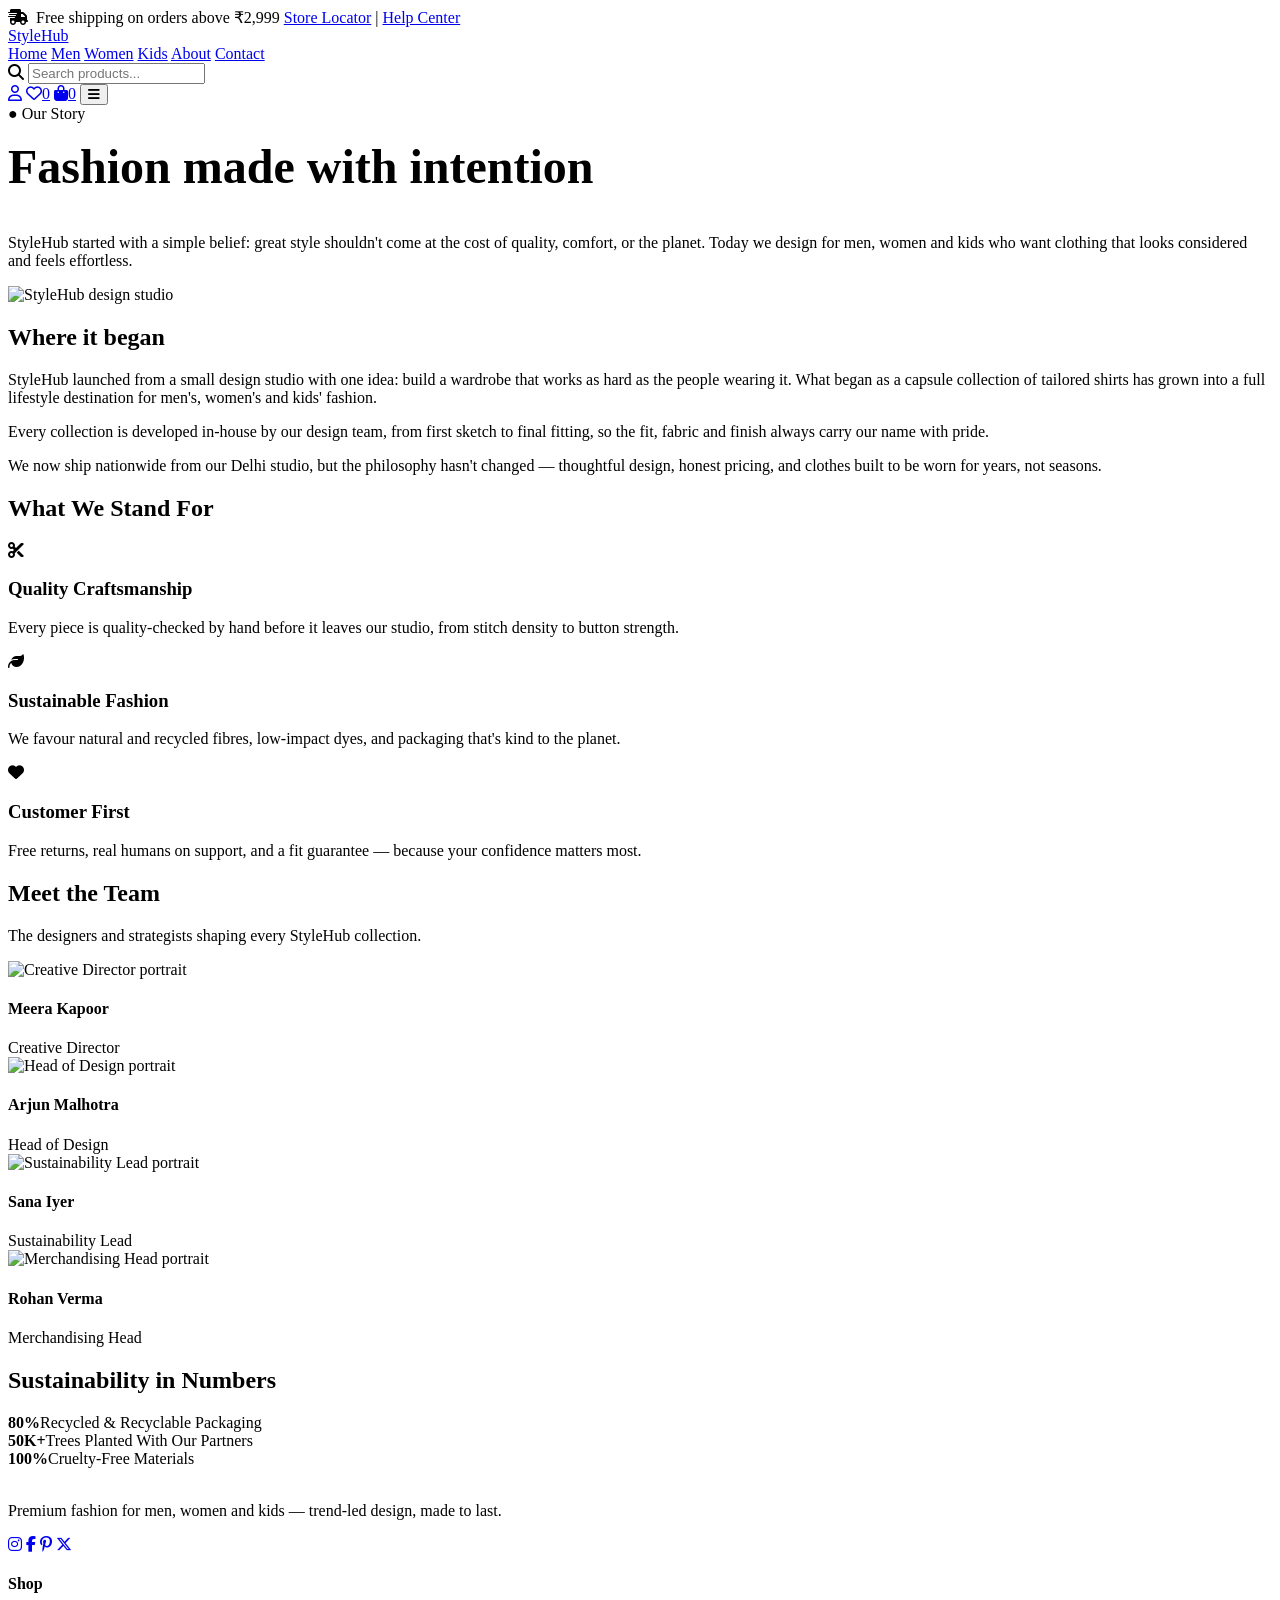
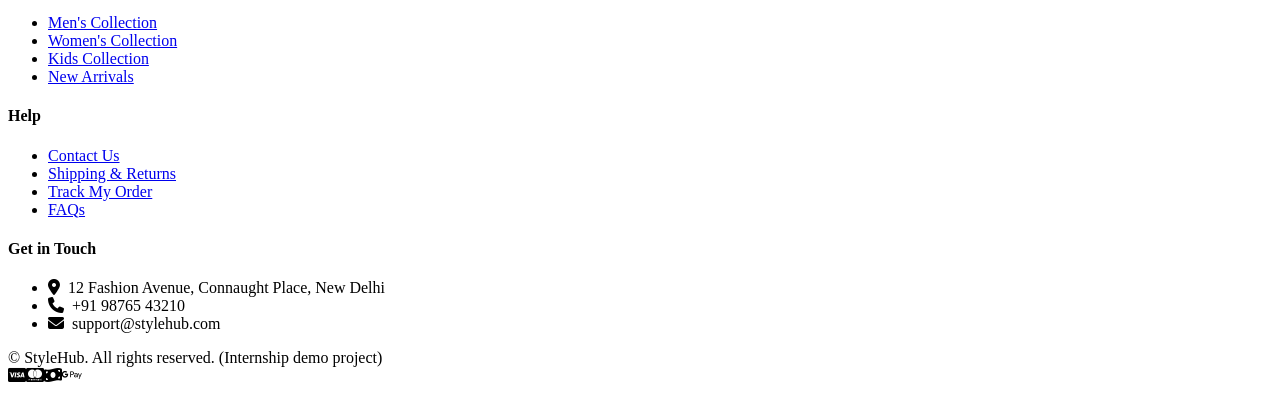
==== about.html @ 579330e5 "Add files via upload" ====
<!DOCTYPE html>
<html lang="en">
<head>
<meta charset="UTF-8">
<meta name="viewport" content="width=device-width, initial-scale=1.0">
<title>About Us — StyleHub</title>
<meta name="description" content="Learn about StyleHub's brand story, design team and commitment to sustainable fashion.">
<link rel="stylesheet" href="https://cdnjs.cloudflare.com/ajax/libs/font-awesome/6.5.1/css/all.min.css">
<link rel="stylesheet" href="css/style.css">
</head>
<body>

<div class="topbar">
  <div class="container">
    <span><i class="fa-solid fa-truck-fast"></i>&nbsp; Free shipping on orders above ₹2,999</span>
    <span><a href="contact.html">Store Locator</a>&nbsp;|&nbsp;<a href="contact.html">Help Center</a></span>
  </div>
</div>

<header class="site-header">
  <div class="container">
    <a href="index.html" class="logo">Style<span>Hub</span></a>
    <nav class="main-nav" id="mainNav">
      <a href="index.html">Home</a>
      <a href="products.html?gender=men">Men</a>
      <a href="products.html?gender=women">Women</a>
      <a href="products.html?gender=kids">Kids</a>
      <a href="about.html" class="active">About</a>
      <a href="contact.html">Contact</a>
    </nav>
    <div class="header-actions">
      <form class="search-box" id="searchForm">
        <i class="fa-solid fa-magnifying-glass"></i>
        <input type="text" id="searchInput" placeholder="Search products...">
      </form>
      <a href="login.html" class="icon-btn" id="accountLink" title="Account"><i class="fa-regular fa-user"></i></a>
      <a href="account.html#wishlist" class="icon-btn" title="Wishlist"><i class="fa-regular fa-heart"></i><span class="badge wishlist-count">0</span></a>
      <a href="cart.html" class="icon-btn" title="Cart"><i class="fa-solid fa-bag-shopping"></i><span class="badge cart-count">0</span></a>
      <button class="nav-toggle" id="navToggle"><i class="fa-solid fa-bars"></i></button>
    </div>
  </div>
</header>

<section class="about-hero">
  <div class="container">
    <div class="eyebrow" style="justify-content:center;"><span>●</span> Our Story</div>
    <h1 style="font-size:clamp(2rem,4vw,3rem);margin-top:16px;">Fashion made with intention</h1>
    <p>StyleHub started with a simple belief: great style shouldn't come at the cost of quality, comfort, or the planet. Today we design for men, women and kids who want clothing that looks considered and feels effortless.</p>
  </div>
</section>

<section class="section">
  <div class="container story-grid">
    <img src="https://picsum.photos/seed/stylehub-about-story/700/900" alt="StyleHub design studio">
    <div class="reveal">
      <div class="divider left"><span></span></div>
      <h2 class="section-title" style="margin-bottom:20px;">Where it began</h2>
      <p>StyleHub launched from a small design studio with one idea: build a wardrobe that works as hard as the people wearing it. What began as a capsule collection of tailored shirts has grown into a full lifestyle destination for men's, women's and kids' fashion.</p>
      <p>Every collection is developed in-house by our design team, from first sketch to final fitting, so the fit, fabric and finish always carry our name with pride.</p>
      <p>We now ship nationwide from our Delhi studio, but the philosophy hasn't changed — thoughtful design, honest pricing, and clothes built to be worn for years, not seasons.</p>
    </div>
  </div>
</section>

<section class="section bg-light">
  <div class="container">
    <div class="section-head reveal">
      <div class="divider"><span></span></div>
      <h2 class="section-title">What We Stand For</h2>
    </div>
    <div class="values-grid">
      <div class="value-card reveal">
        <i class="fa-solid fa-scissors"></i>
        <h3>Quality Craftsmanship</h3>
        <p>Every piece is quality-checked by hand before it leaves our studio, from stitch density to button strength.</p>
      </div>
      <div class="value-card reveal">
        <i class="fa-solid fa-leaf"></i>
        <h3>Sustainable Fashion</h3>
        <p>We favour natural and recycled fibres, low-impact dyes, and packaging that's kind to the planet.</p>
      </div>
      <div class="value-card reveal">
        <i class="fa-solid fa-heart"></i>
        <h3>Customer First</h3>
        <p>Free returns, real humans on support, and a fit guarantee — because your confidence matters most.</p>
      </div>
    </div>
  </div>
</section>

<section class="section">
  <div class="container">
    <div class="section-head reveal">
      <div class="divider"><span></span></div>
      <h2 class="section-title">Meet the Team</h2>
      <p class="section-sub">The designers and strategists shaping every StyleHub collection.</p>
    </div>
    <div class="team-grid">
      <div class="team-card reveal">
        <img src="https://picsum.photos/seed/stylehub-team-1/500/650" alt="Creative Director portrait">
        <h4>Meera Kapoor</h4>
        <span>Creative Director</span>
      </div>
      <div class="team-card reveal">
        <img src="https://picsum.photos/seed/stylehub-team-2/500/650" alt="Head of Design portrait">
        <h4>Arjun Malhotra</h4>
        <span>Head of Design</span>
      </div>
      <div class="team-card reveal">
        <img src="https://picsum.photos/seed/stylehub-team-3/500/650" alt="Sustainability Lead portrait">
        <h4>Sana Iyer</h4>
        <span>Sustainability Lead</span>
      </div>
      <div class="team-card reveal">
        <img src="https://picsum.photos/seed/stylehub-team-4/500/650" alt="Merchandising Head portrait">
        <h4>Rohan Verma</h4>
        <span>Merchandising Head</span>
      </div>
    </div>
  </div>
</section>

<section class="sustain-band">
  <div class="container">
    <div class="section-head reveal">
      <div class="divider"><span></span></div>
      <h2 class="section-title">Sustainability in Numbers</h2>
    </div>
    <div class="sustain-grid">
      <div class="reveal"><strong>80%</strong><span>Recycled &amp; Recyclable Packaging</span></div>
      <div class="reveal"><strong>50K+</strong><span>Trees Planted With Our Partners</span></div>
      <div class="reveal"><strong>100%</strong><span>Cruelty-Free Materials</span></div>
    </div>
  </div>
</section>

<footer class="site-footer">
  <div class="container footer-grid">
    <div class="footer-about">
      <a href="index.html" class="logo" style="color:#fff;">Style<span>Hub</span></a>
      <p>Premium fashion for men, women and kids — trend-led design, made to last.</p>
      <div class="social-row">
        <a href="#"><i class="fa-brands fa-instagram"></i></a>
        <a href="#"><i class="fa-brands fa-facebook-f"></i></a>
        <a href="#"><i class="fa-brands fa-pinterest-p"></i></a>
        <a href="#"><i class="fa-brands fa-x-twitter"></i></a>
      </div>
    </div>
    <div>
      <h4>Shop</h4>
      <ul>
        <li><a href="products.html?gender=men">Men's Collection</a></li>
        <li><a href="products.html?gender=women">Women's Collection</a></li>
        <li><a href="products.html?gender=kids">Kids Collection</a></li>
        <li><a href="products.html">New Arrivals</a></li>
      </ul>
    </div>
    <div>
      <h4>Help</h4>
      <ul>
        <li><a href="contact.html">Contact Us</a></li>
        <li><a href="contact.html#faq">Shipping &amp; Returns</a></li>
        <li><a href="account.html">Track My Order</a></li>
        <li><a href="contact.html#faq">FAQs</a></li>
      </ul>
    </div>
    <div>
      <h4>Get in Touch</h4>
      <ul>
        <li><i class="fa-solid fa-location-dot"></i>&nbsp; 12 Fashion Avenue, Connaught Place, New Delhi</li>
        <li><i class="fa-solid fa-phone"></i>&nbsp; +91 98765 43210</li>
        <li><i class="fa-solid fa-envelope"></i>&nbsp; support@stylehub.com</li>
      </ul>
    </div>
  </div>
  <div class="container footer-bottom">
    <span>© <span class="current-year"></span> StyleHub. All rights reserved. (Internship demo project)</span>
    <div class="pay-icons">
      <i class="fa-brands fa-cc-visa"></i><i class="fa-brands fa-cc-mastercard"></i><i class="fa-solid fa-money-bill-wave"></i><i class="fa-brands fa-google-pay"></i>
    </div>
  </div>
</footer>

<script src="js/script.js"></script>
</body>
</html>
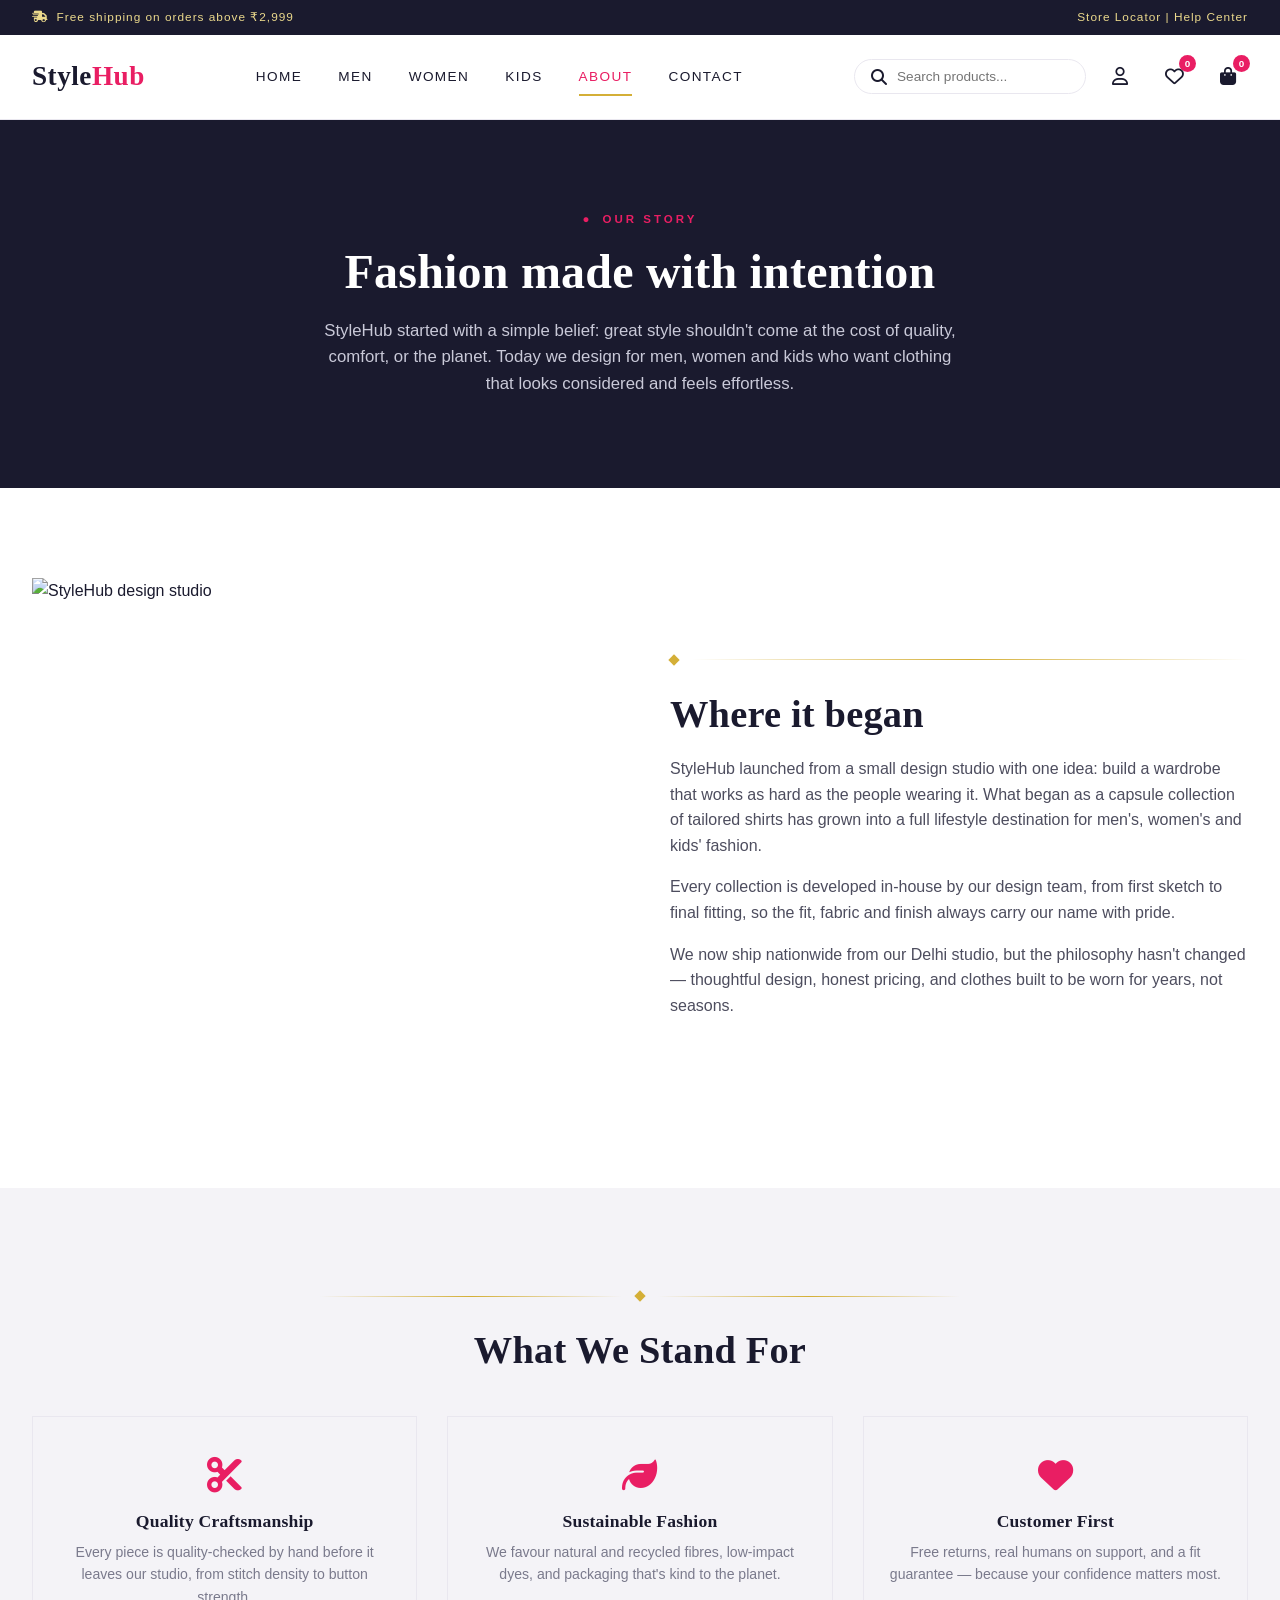
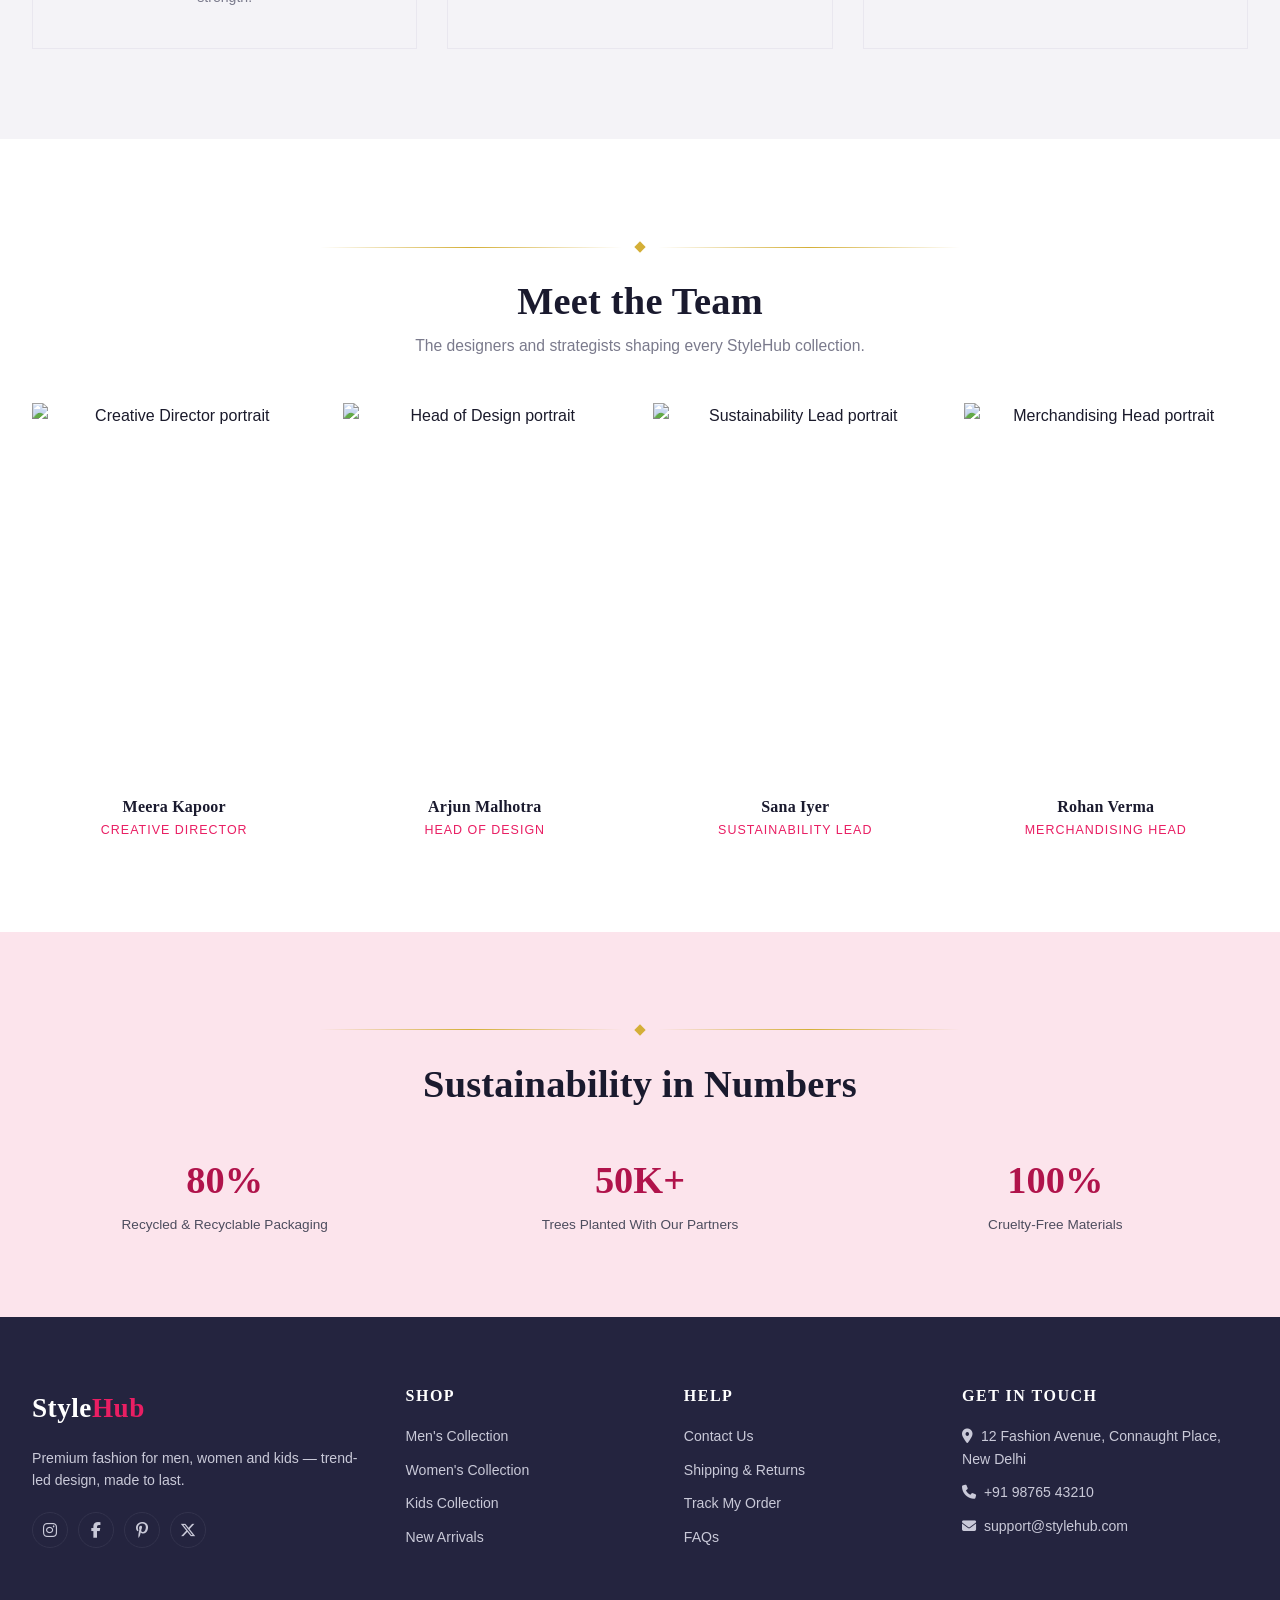
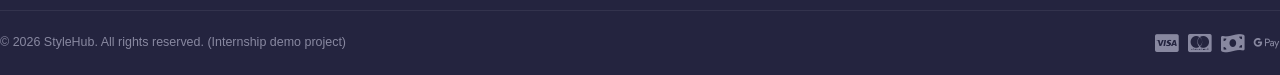
==== commit a10c9f91: "Update about.html" ====
--- a/about.html
+++ b/about.html
@@ -6,7 +6,7 @@
 <title>About Us — StyleHub</title>
 <meta name="description" content="Learn about StyleHub's brand story, design team and commitment to sustainable fashion.">
 <link rel="stylesheet" href="https://cdnjs.cloudflare.com/ajax/libs/font-awesome/6.5.1/css/all.min.css">
-<link rel="stylesheet" href="css/style.css">
+<link rel="stylesheet" href="style.css">
 </head>
 <body>
 
@@ -181,6 +181,6 @@
   </div>
 </footer>
 
-<script src="js/script.js"></script>
+<script src="script.js"></script>
 </body>
 </html>
--- a/style.css
+++ b/style.css
@@ -0,0 +1,893 @@
+/* ==========================================================================
+   STYLEHUB — Main Stylesheet
+   Editorial fashion-catalog theme. Signature motif: the gold hairline +
+   rotated-diamond divider used across section breaks, price tags & nav.
+   ========================================================================== */
+
+@import url('https://fonts.googleapis.com/css2?family=Playfair+Display:ital,wght@0,400;0,500;0,600;0,700;0,800;1,500&family=Poppins:wght@300;400;500;600;700&display=swap');
+
+:root{
+  /* ---- brand palette ---- */
+  --pink:        #E91E63;
+  --pink-dark:   #B0134B;
+  --pink-tint:   #FCE4EC;
+  --white:       #FFFFFF;
+  --dark:        #1A1A2E;
+  --dark-soft:   #24243F;
+  --dark-line:   #33334D;
+  --gold:        #D4AF37;
+  --gold-soft:   #EBD98C;
+  --gray:        #7A7A8C;
+  --gray-light:  #F4F3F7;
+  --border:      #E9E7EF;
+  --success:     #2E7D32;
+  --danger:      #D32F2F;
+
+  /* ---- type ---- */
+  --font-display: 'Playfair Display', serif;
+  --font-body: 'Poppins', sans-serif;
+
+  /* ---- misc ---- */
+  --radius: 2px;
+  --shadow-soft: 0 10px 30px rgba(26,26,46,0.08);
+  --shadow-strong: 0 20px 50px rgba(26,26,46,0.18);
+  --maxw: 1280px;
+  --transition: .25s ease;
+}
+
+/* ==========================================================================
+   RESET & BASE
+   ========================================================================== */
+*, *::before, *::after{ box-sizing: border-box; }
+html{ scroll-behavior: smooth; }
+body, h1, h2, h3, h4, p, ul, figure{ margin: 0; }
+ul{ list-style: none; padding: 0; }
+a{ text-decoration: none; color: inherit; }
+img{ max-width: 100%; display: block; }
+button{ font-family: inherit; cursor: pointer; border: none; background: none; }
+input, select, textarea{ font-family: inherit; font-size: 1rem; }
+:focus-visible{ outline: 2px solid var(--gold); outline-offset: 2px; }
+
+body{
+  font-family: var(--font-body);
+  color: var(--dark);
+  background: var(--white);
+  line-height: 1.6;
+  font-weight: 400;
+  overflow-x: hidden;
+}
+
+h1,h2,h3,h4{
+  font-family: var(--font-display);
+  font-weight: 600;
+  line-height: 1.15;
+  letter-spacing: .2px;
+}
+
+.container{
+  width: 100%;
+  max-width: var(--maxw);
+  margin: 0 auto;
+  padding: 0 32px;
+}
+
+.eyebrow{
+  display:flex; align-items:center; gap:10px;
+  text-transform: uppercase;
+  letter-spacing: 3px;
+  font-size: .72rem;
+  font-weight: 600;
+  color: var(--pink);
+}
+
+/* ---- signature motif: gold hairline + rotated diamond ---- */
+.divider{
+  display:flex; align-items:center; gap:14px;
+  margin: 14px 0 28px;
+}
+.divider::before, .divider::after{
+  content:"";
+  flex:1;
+  height:1px;
+  background: linear-gradient(90deg, transparent, var(--gold) 50%, transparent);
+}
+.divider span{
+  width:8px; height:8px;
+  background: var(--gold);
+  transform: rotate(45deg);
+  flex-shrink:0;
+}
+.divider.left{ justify-content:flex-start; }
+.divider.left::before{ display:none; }
+.divider.left::after{ flex:1; }
+
+.section{ padding: 90px 0; }
+.section-head{ text-align:center; max-width: 640px; margin: 0 auto 44px; }
+.section-head.left{ text-align:left; margin: 0 0 44px; }
+.section-title{ font-size: clamp(1.8rem, 3vw, 2.6rem); color: var(--dark); }
+.section-sub{ color: var(--gray); margin-top: 10px; font-size: .98rem; }
+
+/* ==========================================================================
+   BUTTONS
+   ========================================================================== */
+.btn{
+  display:inline-flex; align-items:center; justify-content:center; gap:8px;
+  padding: 15px 34px;
+  font-size: .82rem;
+  font-weight: 600;
+  text-transform: uppercase;
+  letter-spacing: 2px;
+  border-radius: var(--radius);
+  transition: var(--transition);
+  white-space: nowrap;
+}
+.btn-primary{ background: var(--pink); color: var(--white); }
+.btn-primary:hover{ background: var(--pink-dark); transform: translateY(-2px); box-shadow: var(--shadow-soft); }
+.btn-dark{ background: var(--dark); color: var(--white); }
+.btn-dark:hover{ background: var(--dark-soft); transform: translateY(-2px); }
+.btn-outline{ border: 1px solid var(--dark); color: var(--dark); background: transparent; }
+.btn-outline:hover{ background: var(--dark); color: var(--white); }
+.btn-outline.light{ border-color: var(--white); color: var(--white); }
+.btn-outline.light:hover{ background: var(--white); color: var(--dark); }
+.btn-gold{ background: var(--gold); color: var(--dark); }
+.btn-gold:hover{ background: var(--gold-soft); }
+.btn-block{ width:100%; }
+.btn-sm{ padding: 10px 20px; font-size: .72rem; }
+.btn:disabled{ opacity:.5; cursor:not-allowed; transform:none !important; }
+
+.btn-icon{
+  width:40px; height:40px; border-radius:50%;
+  display:flex; align-items:center; justify-content:center;
+  border:1px solid var(--border);
+  transition: var(--transition);
+}
+.btn-icon:hover{ border-color: var(--pink); color: var(--pink); }
+
+/* ==========================================================================
+   HEADER / NAV
+   ========================================================================== */
+.topbar{
+  background: var(--dark);
+  color: var(--gold-soft);
+  font-size: .74rem;
+  letter-spacing: 1px;
+}
+.topbar .container{
+  display:flex; align-items:center; justify-content:space-between;
+  padding-top:8px; padding-bottom:8px;
+}
+.topbar a{ color: var(--gold-soft); }
+
+.site-header{
+  position: sticky; top:0; z-index: 500;
+  background: rgba(255,255,255,.97);
+  backdrop-filter: blur(6px);
+  border-bottom: 1px solid var(--border);
+}
+.site-header .container{
+  display:flex; align-items:center; justify-content:space-between;
+  height: 84px;
+  gap: 24px;
+}
+.logo{
+  font-family: var(--font-display);
+  font-size: 1.7rem;
+  font-weight: 700;
+  letter-spacing: .5px;
+  color: var(--dark);
+}
+.logo span{ color: var(--pink); }
+.logo em{ font-style:normal; color: var(--gold); }
+
+.main-nav{ display:flex; gap:36px; }
+.main-nav a{
+  position:relative;
+  font-size: .85rem;
+  font-weight: 500;
+  text-transform: uppercase;
+  letter-spacing: 1.4px;
+  padding: 8px 0;
+  color: var(--dark);
+  transition: var(--transition);
+}
+.main-nav a::after{
+  content:"";
+  position:absolute; left:0; bottom:0;
+  width:0; height:2px;
+  background: var(--gold);
+  transition: width var(--transition);
+}
+.main-nav a:hover, .main-nav a.active{ color: var(--pink); }
+.main-nav a:hover::after, .main-nav a.active::after{ width:100%; }
+
+.header-actions{ display:flex; align-items:center; gap:14px; }
+.icon-btn{
+  position:relative;
+  width:40px; height:40px;
+  display:flex; align-items:center; justify-content:center;
+  border-radius:50%;
+  transition: var(--transition);
+  font-size:1.15rem;
+}
+.icon-btn:hover{ background: var(--pink-tint); color:var(--pink); }
+.badge{
+  position:absolute; top:-2px; right:-2px;
+  background: var(--pink); color:#fff;
+  font-size:.62rem; font-weight:700;
+  width:17px; height:17px; border-radius:50%;
+  display:flex; align-items:center; justify-content:center;
+}
+.nav-toggle{ display:none; font-size:1.4rem; }
+
+.search-box{
+  display:flex; align-items:center; gap:8px;
+  border: 1px solid var(--border);
+  border-radius: 30px;
+  padding: 8px 16px;
+  min-width: 220px;
+}
+.search-box input{ border:none; outline:none; background:transparent; width:100%; font-size:.85rem; }
+
+/* ==========================================================================
+   HERO — editorial split
+   ========================================================================== */
+.hero{
+  background: var(--dark);
+  color: var(--white);
+  position: relative;
+  overflow: hidden;
+}
+.hero .container{
+  display:grid;
+  grid-template-columns: 1fr 1fr;
+  align-items:center;
+  gap: 60px;
+  min-height: 640px;
+  padding-top: 60px; padding-bottom: 60px;
+}
+.hero-copy .eyebrow{ color: var(--gold-soft); }
+.hero-title{
+  font-size: clamp(2.4rem, 5vw, 4.2rem);
+  margin: 18px 0 22px;
+}
+.hero-title i{ color: var(--pink); font-style: italic; }
+.hero-desc{ color:#C9C9D8; max-width: 460px; margin-bottom: 34px; font-size:1rem; }
+.hero-cta{ display:flex; gap:18px; flex-wrap:wrap; }
+
+.hero-visual{
+  position:relative;
+  display:flex; align-items:center; justify-content:center;
+}
+.hero-frame{
+  position:relative;
+  width: 88%;
+  border: 1px solid var(--gold);
+  padding: 18px;
+}
+.hero-frame img{ width:100%; height: 480px; object-fit:cover; }
+.hero-frame::before{
+  content:"";
+  position:absolute; inset: -18px -18px auto auto;
+  width:120px; height:120px;
+  border-top:1px solid var(--gold);
+  border-right:1px solid var(--gold);
+  top:-18px; right:-18px;
+}
+.hero-tag{
+  position:absolute; bottom: 26px; left:-26px;
+  background: var(--pink);
+  color:#fff;
+  padding: 16px 22px;
+  box-shadow: var(--shadow-strong);
+}
+.hero-tag strong{ display:block; font-family: var(--font-display); font-size:1.3rem; }
+.hero-tag span{ font-size:.7rem; text-transform:uppercase; letter-spacing:2px; opacity:.85; }
+
+.marquee{
+  background: var(--gold);
+  color: var(--dark);
+  overflow:hidden;
+  white-space:nowrap;
+}
+.marquee-track{
+  display:inline-flex;
+  gap: 40px;
+  padding: 12px 0;
+  animation: scroll-left 22s linear infinite;
+  font-weight:600;
+  text-transform:uppercase;
+  letter-spacing: 3px;
+  font-size:.82rem;
+}
+.marquee-track span{ display:flex; align-items:center; gap:40px; }
+@keyframes scroll-left{
+  0%{ transform: translateX(0); }
+  100%{ transform: translateX(-50%); }
+}
+
+/* ==========================================================================
+   CATEGORY CARDS
+   ========================================================================== */
+.categories-grid{
+  display:grid;
+  grid-template-columns: repeat(3, 1fr);
+  gap: 26px;
+}
+.cat-card{
+  position:relative;
+  height: 420px;
+  overflow:hidden;
+  background: var(--dark);
+}
+.cat-card img{
+  width:100%; height:100%; object-fit:cover;
+  opacity:.75;
+  transition: transform .6s ease, opacity var(--transition);
+}
+.cat-card:hover img{ transform: scale(1.08); opacity:.55; }
+.cat-card-info{
+  position:absolute; left:0; right:0; bottom:0;
+  padding: 28px;
+  color:#fff;
+  border-top: 2px solid var(--gold);
+  background: linear-gradient(180deg, transparent, rgba(0,0,0,.55));
+}
+.cat-card-info h3{ font-size:1.6rem; margin-bottom:6px; }
+.cat-card-info span{ font-size:.78rem; text-transform:uppercase; letter-spacing:2px; color: var(--gold-soft); }
+
+/* ==========================================================================
+   PRODUCT CARDS / GRID
+   ========================================================================== */
+.product-grid{
+  display:grid;
+  grid-template-columns: repeat(4, 1fr);
+  gap: 30px 24px;
+}
+.product-card{
+  background:#fff;
+  transition: transform var(--transition);
+}
+.product-thumb{
+  position:relative;
+  aspect-ratio: 3/4;
+  overflow:hidden;
+  background: var(--gray-light);
+}
+.product-thumb img{ width:100%; height:100%; object-fit:cover; transition: transform .5s ease; }
+.product-card:hover .product-thumb img{ transform: scale(1.06); }
+.product-flags{ position:absolute; top:12px; left:12px; display:flex; flex-direction:column; gap:6px; }
+.flag{
+  font-size:.62rem; font-weight:700; text-transform:uppercase; letter-spacing:1px;
+  padding: 4px 9px; color:#fff;
+}
+.flag.new{ background: var(--dark); }
+.flag.sale{ background: var(--pink); }
+.thumb-actions{
+  position:absolute; right:12px; top:12px;
+  display:flex; flex-direction:column; gap:8px;
+  opacity:0; transform: translateX(8px);
+  transition: var(--transition);
+}
+.product-card:hover .thumb-actions{ opacity:1; transform:none; }
+.thumb-actions button{
+  width:36px; height:36px; border-radius:50%;
+  background:#fff; box-shadow: var(--shadow-soft);
+  display:flex; align-items:center; justify-content:center;
+  font-size:.95rem;
+}
+.thumb-actions button:hover{ background: var(--pink); color:#fff; }
+.quick-add{
+  position:absolute; left:0; right:0; bottom:0;
+  background: var(--dark); color:#fff;
+  text-align:center; padding:11px;
+  font-size:.72rem; text-transform:uppercase; letter-spacing:1.5px; font-weight:600;
+  transform: translateY(100%);
+  transition: var(--transition);
+}
+.product-card:hover .quick-add{ transform: translateY(0); }
+.quick-add:hover{ background: var(--pink); }
+
+.product-info{ padding: 16px 2px; }
+.product-cat{ font-size:.68rem; text-transform:uppercase; letter-spacing:1.5px; color: var(--gray); }
+.product-name{ font-size:1rem; font-weight:600; margin: 6px 0; }
+.product-price{ display:flex; align-items:center; gap:10px; }
+.price-now{ color: var(--pink); font-weight:700; font-size:1.05rem; }
+.price-old{ color: var(--gray); text-decoration: line-through; font-size:.85rem; }
+.stars{ color: var(--gold); font-size:.78rem; margin-bottom: 4px; }
+
+/* ==========================================================================
+   BANDS / OFFERS
+   ========================================================================== */
+.offer-band{
+  background: linear-gradient(120deg, var(--pink), var(--pink-dark));
+  color:#fff;
+  padding: 60px 0;
+  text-align:center;
+}
+.offer-band h2{ font-size: clamp(1.8rem,3vw,2.8rem); margin-bottom:14px; }
+.offer-band p{ opacity:.9; margin-bottom:26px; }
+.countdown{ display:flex; gap:16px; justify-content:center; margin-bottom:30px; }
+.countdown div{
+  background: rgba(255,255,255,.15);
+  padding: 14px 18px;
+  min-width: 76px;
+  text-align:center;
+}
+.countdown strong{ display:block; font-size:1.5rem; font-family: var(--font-display); }
+.countdown span{ font-size:.65rem; text-transform:uppercase; letter-spacing:1.5px; }
+
+.newsletter{
+  background: var(--dark);
+  color:#fff;
+  padding: 70px 0;
+  text-align:center;
+}
+.newsletter h3{ font-size:1.9rem; margin-bottom:12px; }
+.newsletter p{ color:#C9C9D8; margin-bottom: 28px; }
+.newsletter-form{ display:flex; justify-content:center; gap:0; max-width:460px; margin:0 auto; }
+.newsletter-form input{
+  flex:1; padding: 15px 20px; border:1px solid var(--dark-line); background: var(--dark-soft); color:#fff;
+}
+.newsletter-form button{ padding: 15px 28px; }
+
+/* ==========================================================================
+   FOOTER
+   ========================================================================== */
+.site-footer{ background: var(--dark-soft); color:#C9C9D8; padding-top: 70px; }
+.footer-grid{
+  display:grid; grid-template-columns: 1.4fr 1fr 1fr 1.2fr;
+  gap: 40px; padding-bottom: 50px; border-bottom:1px solid var(--dark-line);
+}
+.footer-grid h4{ color:#fff; font-size:1rem; margin-bottom: 20px; text-transform:uppercase; letter-spacing:1.5px; }
+.footer-grid li{ margin-bottom:11px; font-size:.88rem; }
+.footer-grid a:hover{ color: var(--gold-soft); }
+.footer-about p{ font-size:.88rem; margin: 16px 0 20px; }
+.social-row{ display:flex; gap:10px; }
+.social-row a{
+  width:36px; height:36px; border:1px solid var(--dark-line); border-radius:50%;
+  display:flex; align-items:center; justify-content:center;
+}
+.social-row a:hover{ background: var(--pink); border-color: var(--pink); }
+.footer-bottom{
+  display:flex; justify-content:space-between; align-items:center;
+  padding: 22px 0; font-size:.78rem; color:#8888a0;
+}
+.pay-icons{ display:flex; gap:10px; font-size:1.3rem; }
+
+/* ==========================================================================
+   BREADCRUMB / PAGE HEADER
+   ========================================================================== */
+.page-banner{
+  background: var(--dark);
+  color:#fff;
+  padding: 50px 0;
+  text-align:center;
+}
+.page-banner h1{ font-size: clamp(1.8rem,3vw,2.6rem); }
+.breadcrumb{ margin-top:10px; font-size:.82rem; color:#C9C9D8; }
+.breadcrumb a:hover{ color: var(--gold-soft); }
+.breadcrumb .sep{ margin: 0 8px; }
+
+/* ==========================================================================
+   PRODUCT LISTING LAYOUT
+   ========================================================================== */
+.listing-layout{
+  display:grid;
+  grid-template-columns: 260px 1fr;
+  gap: 40px;
+  align-items:start;
+}
+.filters{
+  border: 1px solid var(--border);
+  padding: 26px;
+  position:sticky; top: 104px;
+}
+.filter-group{ padding: 18px 0; border-bottom:1px solid var(--border); }
+.filter-group:first-child{ padding-top:0; }
+.filter-group:last-child{ border-bottom:none; }
+.filter-group h4{
+  font-size:.82rem; text-transform:uppercase; letter-spacing:1.5px;
+  display:flex; justify-content:space-between; align-items:center; cursor:pointer;
+  font-family: var(--font-body); font-weight:600;
+}
+.filter-options{ margin-top: 14px; display:flex; flex-direction:column; gap:11px; }
+.check-row{ display:flex; align-items:center; gap:10px; font-size:.88rem; cursor:pointer; }
+.check-row input{ accent-color: var(--pink); width:15px; height:15px; }
+.check-row .count{ margin-left:auto; color: var(--gray); font-size:.78rem; }
+
+.color-options{ display:flex; flex-wrap:wrap; gap:10px; }
+.color-dot{
+  width:26px; height:26px; border-radius:50%;
+  border: 2px solid transparent; cursor:pointer;
+  box-shadow: inset 0 0 0 1px rgba(0,0,0,.12);
+}
+.color-dot.active{ border-color: var(--pink); }
+
+.price-range input[type="range"]{ width:100%; accent-color: var(--pink); }
+.price-values{ display:flex; justify-content:space-between; font-size:.82rem; color:var(--gray); margin-top:6px; }
+
+.listing-toolbar{
+  display:flex; justify-content:space-between; align-items:center;
+  margin-bottom: 26px; flex-wrap:wrap; gap:14px;
+}
+.result-count{ font-size:.88rem; color:var(--gray); }
+.sort-select{
+  border:1px solid var(--border); padding:10px 14px; font-size:.85rem; background:#fff;
+}
+.active-filters{ display:flex; gap:8px; flex-wrap:wrap; margin-bottom:20px; }
+.chip{
+  display:flex; align-items:center; gap:8px;
+  background: var(--pink-tint); color: var(--pink-dark);
+  padding: 6px 12px; font-size:.78rem; border-radius:20px;
+}
+.chip button{ color: var(--pink-dark); font-weight:700; }
+
+.pagination{ display:flex; justify-content:center; gap:8px; margin-top: 50px; }
+.pagination a{
+  width:38px; height:38px; display:flex; align-items:center; justify-content:center;
+  border:1px solid var(--border); font-size:.85rem;
+}
+.pagination a.active, .pagination a:hover{ background: var(--dark); color:#fff; border-color:var(--dark); }
+
+.empty-state{ text-align:center; padding: 80px 20px; color: var(--gray); }
+.empty-state .icon{ font-size:3rem; margin-bottom:16px; }
+
+/* ==========================================================================
+   PRODUCT DETAIL PAGE
+   ========================================================================== */
+.pd-layout{ display:grid; grid-template-columns: 1fr 1fr; gap: 60px; }
+.pd-gallery-main{ aspect-ratio: 4/5; overflow:hidden; background:var(--gray-light); margin-bottom:14px; }
+.pd-gallery-main img{ width:100%; height:100%; object-fit:cover; }
+.pd-thumbs{ display:flex; gap:12px; }
+.pd-thumbs img{
+  width:84px; height:100px; object-fit:cover; cursor:pointer;
+  border: 2px solid transparent; opacity:.7;
+}
+.pd-thumbs img.active{ border-color: var(--pink); opacity:1; }
+
+.pd-info .product-cat{ margin-bottom:8px; }
+.pd-title{ font-size: 2rem; margin-bottom: 10px; }
+.pd-meta{ display:flex; align-items:center; gap:14px; margin-bottom:18px; color:var(--gray); font-size:.85rem; }
+.pd-price{ display:flex; align-items:center; gap:14px; margin-bottom: 24px; }
+.pd-price .price-now{ font-size:1.7rem; }
+.pd-desc{ color:#4d4d5e; margin-bottom: 26px; font-size:.94rem; }
+
+.option-row{ margin-bottom: 24px; }
+.option-row h4{ font-size:.82rem; text-transform:uppercase; letter-spacing:1.5px; margin-bottom:12px; font-family:var(--font-body); }
+.option-row .selected-value{ color: var(--gray); text-transform:none; letter-spacing:0; font-weight:400; }
+.size-options{ display:flex; gap:10px; flex-wrap:wrap; }
+.size-box{
+  min-width:46px; height:46px; padding:0 10px;
+  border:1px solid var(--border); display:flex; align-items:center; justify-content:center;
+  font-size:.85rem; font-weight:500; cursor:pointer;
+}
+.size-box:hover{ border-color: var(--dark); }
+.size-box.active{ background: var(--dark); color:#fff; border-color:var(--dark); }
+.size-box.disabled{ opacity:.35; text-decoration:line-through; cursor:not-allowed; }
+.size-guide-link{ font-size:.78rem; margin-left:10px; color: var(--pink); text-decoration:underline; cursor:pointer; }
+
+.qty-selector{ display:flex; align-items:center; border:1px solid var(--border); width: fit-content; }
+.qty-selector button{ width:42px; height:44px; font-size:1.1rem; }
+.qty-selector button:hover{ background: var(--gray-light); }
+.qty-selector input{ width:48px; text-align:center; border:none; border-left:1px solid var(--border); border-right:1px solid var(--border); height:44px; }
+
+.pd-actions{ display:flex; gap:14px; margin-bottom: 26px; }
+.pd-actions .btn-primary{ flex:1; }
+.stock-msg{ font-size:.85rem; margin-bottom:20px; }
+.stock-msg.in{ color: var(--success); }
+.stock-msg.low{ color: var(--danger); }
+
+.trust-row{ display:flex; gap:22px; flex-wrap:wrap; padding-top:22px; border-top:1px solid var(--border); }
+.trust-item{ display:flex; align-items:center; gap:10px; font-size:.82rem; color:var(--gray); }
+.trust-item i{ color: var(--pink); font-size:1.2rem; }
+
+.pd-tabs{ margin-top: 90px; }
+.tab-nav{ display:flex; gap:40px; border-bottom:1px solid var(--border); }
+.tab-nav button{
+  padding: 16px 0; font-size:.88rem; text-transform:uppercase; letter-spacing:1.5px;
+  font-weight:600; color: var(--gray); border-bottom:2px solid transparent; margin-bottom:-1px;
+}
+.tab-nav button.active{ color: var(--dark); border-color: var(--pink); }
+.tab-panel{ display:none; padding: 34px 0; color:#4d4d5e; max-width: 760px; }
+.tab-panel.active{ display:block; }
+.tab-panel ul{ list-style:disc; padding-left:20px; }
+.tab-panel li{ margin-bottom:8px; }
+
+.review-item{ padding: 20px 0; border-bottom:1px solid var(--border); }
+.review-head{ display:flex; justify-content:space-between; margin-bottom:6px; }
+.review-head strong{ font-size:.92rem; }
+.review-head span{ font-size:.76rem; color:var(--gray); }
+
+/* ==========================================================================
+   CART PAGE
+   ========================================================================== */
+.cart-layout{ display:grid; grid-template-columns: 1fr 380px; gap: 50px; align-items:start; }
+.cart-table{ width:100%; border-collapse: collapse; }
+.cart-table th{
+  text-align:left; font-size:.72rem; text-transform:uppercase; letter-spacing:1.5px;
+  color:var(--gray); padding-bottom:16px; border-bottom:1px solid var(--border); font-weight:600;
+}
+.cart-table td{ padding: 22px 10px 22px 0; border-bottom:1px solid var(--border); vertical-align:middle; }
+.cart-item-info{ display:flex; gap:16px; align-items:center; }
+.cart-item-info img{ width:78px; height:96px; object-fit:cover; }
+.cart-item-name{ font-weight:600; margin-bottom:4px; }
+.cart-item-variant{ font-size:.8rem; color:var(--gray); }
+.remove-link{ font-size:.78rem; color: var(--pink); text-decoration:underline; margin-top:6px; display:inline-block; }
+.cart-empty{ text-align:center; padding: 90px 20px; }
+.cart-empty i{ font-size: 3.4rem; color: var(--border); margin-bottom:18px; }
+
+.summary-box{ background: var(--gray-light); padding: 30px; }
+.summary-box h3{ font-size:1.2rem; margin-bottom:22px; }
+.summary-row{ display:flex; justify-content:space-between; margin-bottom:14px; font-size:.92rem; color:#4d4d5e; }
+.summary-row.total{ font-size:1.15rem; font-weight:700; color:var(--dark); padding-top:16px; border-top:1px solid var(--border); margin-top:6px; }
+.coupon-row{ display:flex; gap:10px; margin: 22px 0; }
+.coupon-row input{ flex:1; padding:12px 14px; border:1px solid var(--border); }
+.coupon-msg{ font-size:.8rem; margin-top:-10px; margin-bottom:16px; min-height:16px; }
+.coupon-msg.ok{ color: var(--success); }
+.coupon-msg.err{ color: var(--danger); }
+
+/* ==========================================================================
+   CHECKOUT PAGE
+   ========================================================================== */
+.checkout-layout{ display:grid; grid-template-columns: 1fr 380px; gap: 50px; align-items:start; }
+.checkout-steps{ display:flex; gap:0; margin-bottom: 40px; }
+.checkout-steps div{
+  flex:1; text-align:center; padding-bottom:14px; border-bottom:3px solid var(--border);
+  font-size:.8rem; text-transform:uppercase; letter-spacing:1.5px; color:var(--gray); font-weight:600;
+}
+.checkout-steps div.active{ border-color: var(--pink); color: var(--dark); }
+.form-card{ border:1px solid var(--border); padding: 30px; margin-bottom: 26px; }
+.form-card h3{ font-size:1.1rem; margin-bottom: 22px; display:flex; align-items:center; gap:10px; }
+.form-card h3 .num{
+  width:26px; height:26px; background:var(--dark); color:#fff; border-radius:50%;
+  display:flex; align-items:center; justify-content:center; font-size:.78rem; font-family:var(--font-body);
+}
+.form-grid{ display:grid; grid-template-columns: 1fr 1fr; gap: 18px; }
+.form-field{ margin-bottom: 18px; }
+.form-field.full{ grid-column: 1 / -1; }
+.form-field label{ display:block; font-size:.82rem; margin-bottom:8px; font-weight:500; color:#4d4d5e; }
+.form-field input, .form-field select, .form-field textarea{
+  width:100%; padding: 13px 15px; border:1px solid var(--border); background:#fff;
+}
+.form-field input:focus, .form-field select:focus, .form-field textarea:focus{ border-color: var(--pink); }
+.error-msg{ color: var(--danger); font-size:.76rem; margin-top:6px; display:none; }
+.form-field.invalid input, .form-field.invalid select{ border-color: var(--danger); }
+.form-field.invalid .error-msg{ display:block; }
+
+.pay-methods{ display:flex; flex-direction:column; gap:12px; }
+.pay-method{
+  display:flex; align-items:center; gap:14px;
+  border:1px solid var(--border); padding: 16px 18px; cursor:pointer;
+}
+.pay-method.active{ border-color: var(--pink); background: var(--pink-tint); }
+.pay-method input{ accent-color: var(--pink); width:17px; height:17px; }
+.pay-method .pm-name{ font-weight:600; font-size:.92rem; }
+.pay-method .pm-desc{ font-size:.78rem; color:var(--gray); }
+.card-fields{ margin-top:16px; display:none; }
+.card-fields.show{ display:grid; grid-template-columns: 1fr 1fr; gap:14px; }
+
+.order-line{ display:flex; gap:12px; margin-bottom:16px; }
+.order-line img{ width:56px; height:70px; object-fit:cover; }
+.order-line-name{ font-size:.88rem; font-weight:500; }
+.order-line-meta{ font-size:.76rem; color:var(--gray); }
+.order-line-price{ margin-left:auto; font-weight:600; font-size:.88rem; }
+
+.confirm-box{ text-align:center; padding: 90px 20px; }
+.confirm-box .icon-circle{
+  width:90px; height:90px; border-radius:50%; background: var(--pink-tint); color: var(--pink);
+  display:flex; align-items:center; justify-content:center; font-size:2.4rem; margin:0 auto 26px;
+}
+.confirm-box h2{ font-size:1.9rem; margin-bottom:12px; }
+.confirm-box p{ color:var(--gray); margin-bottom: 30px; }
+.order-id-box{
+  display:inline-block; background: var(--gray-light); padding: 14px 26px; margin-bottom: 30px;
+  font-family: var(--font-display); font-size:1.1rem; letter-spacing:1px;
+}
+
+/* ==========================================================================
+   ACCOUNT PAGE
+   ========================================================================== */
+.account-layout{ display:grid; grid-template-columns: 280px 1fr; gap: 44px; align-items:start; }
+.account-side{ border:1px solid var(--border); padding: 10px; }
+.account-user{ display:flex; gap:14px; align-items:center; padding: 20px 16px; border-bottom:1px solid var(--border); }
+.account-avatar{
+  width:52px; height:52px; border-radius:50%; background: var(--dark); color:var(--gold-soft);
+  display:flex; align-items:center; justify-content:center; font-family:var(--font-display); font-size:1.3rem;
+}
+.account-user strong{ display:block; font-size:.95rem; }
+.account-user span{ font-size:.78rem; color:var(--gray); }
+.account-menu button{
+  width:100%; text-align:left; padding: 14px 16px; font-size:.9rem;
+  display:flex; align-items:center; gap:12px; color:#4d4d5e;
+  border-left: 3px solid transparent;
+}
+.account-menu button:hover{ background: var(--gray-light); }
+.account-menu button.active{ border-color: var(--pink); color: var(--pink); background: var(--pink-tint); font-weight:600; }
+.account-menu .logout{ color: var(--danger); }
+
+.account-panel{ display:none; }
+.account-panel.active{ display:block; }
+.panel-head{ display:flex; justify-content:space-between; align-items:center; margin-bottom: 28px; }
+.panel-head h2{ font-size:1.5rem; }
+
+.order-card{ border:1px solid var(--border); padding: 22px; margin-bottom: 18px; }
+.order-card-top{ display:flex; justify-content:space-between; flex-wrap:wrap; gap:10px; margin-bottom: 16px; padding-bottom:16px; border-bottom:1px solid var(--border); }
+.order-card-top div span{ display:block; font-size:.72rem; text-transform:uppercase; color:var(--gray); letter-spacing:1px; margin-bottom:4px; }
+.order-card-top div strong{ font-size:.9rem; }
+.status-pill{ padding: 5px 14px; border-radius:20px; font-size:.72rem; font-weight:600; text-transform:uppercase; letter-spacing:.6px; height:fit-content; }
+.status-pill.delivered{ background:#E4F4E5; color: var(--success); }
+.status-pill.transit{ background:#FFF3DC; color:#B8860B; }
+.status-pill.processing{ background: var(--pink-tint); color: var(--pink-dark); }
+.order-items-row{ display:flex; gap:14px; }
+.order-items-row img{ width:60px; height:74px; object-fit:cover; }
+
+.address-card{ border:1px solid var(--border); padding:22px; position:relative; }
+.address-card.default::before{
+  content:"Default"; position:absolute; top:14px; right:14px;
+  background: var(--gold); color:var(--dark); font-size:.66rem; text-transform:uppercase;
+  padding:3px 10px; font-weight:700;
+}
+.addr-grid{ display:grid; grid-template-columns: 1fr 1fr; gap: 18px; }
+.address-card h4{ font-size:1rem; margin-bottom:8px; }
+.address-card p{ font-size:.88rem; color:var(--gray); margin-bottom: 16px; }
+.address-actions{ display:flex; gap:16px; font-size:.8rem; }
+.address-actions a{ color: var(--pink); text-decoration:underline; }
+
+.wishlist-grid{ display:grid; grid-template-columns: repeat(3,1fr); gap: 24px; }
+.pref-grid{ display:flex; flex-wrap:wrap; gap:12px; }
+
+/* ==========================================================================
+   LOGIN / REGISTER
+   ========================================================================== */
+.auth-wrap{
+  min-height: calc(100vh - 84px);
+  display:flex; align-items:center; justify-content:center;
+  background: var(--gray-light);
+  padding: 60px 20px;
+}
+.auth-card{
+  background:#fff; width:100%; max-width: 460px;
+  box-shadow: var(--shadow-soft);
+  padding: 48px 44px;
+}
+.auth-tabs{ display:flex; margin-bottom: 34px; border-bottom:1px solid var(--border); }
+.auth-tabs button{
+  flex:1; padding: 14px; font-size:.9rem; text-transform:uppercase; letter-spacing:1.5px;
+  font-weight:600; color:var(--gray); border-bottom:2px solid transparent; margin-bottom:-1px;
+}
+.auth-tabs button.active{ color: var(--dark); border-color: var(--pink); }
+.auth-form{ display:none; }
+.auth-form.active{ display:block; }
+.auth-form h2{ font-size:1.5rem; margin-bottom:8px; text-align:center; }
+.auth-form .sub{ text-align:center; color:var(--gray); font-size:.85rem; margin-bottom: 28px; }
+.form-check-row{ display:flex; justify-content:space-between; align-items:center; margin-bottom: 22px; font-size:.85rem; }
+.form-check-row label{ display:flex; align-items:center; gap:8px; }
+.form-check-row a{ color: var(--pink); }
+.auth-divider{ display:flex; align-items:center; gap:14px; margin: 26px 0; color:var(--gray); font-size:.78rem; text-transform:uppercase; letter-spacing:1px; }
+.auth-divider::before, .auth-divider::after{ content:""; flex:1; height:1px; background:var(--border); }
+.social-auth{ display:flex; gap:12px; }
+.social-auth button{
+  flex:1; border:1px solid var(--border); padding: 12px; display:flex; align-items:center; justify-content:center; gap:8px; font-size:.85rem;
+}
+.social-auth button:hover{ border-color: var(--dark); }
+.auth-msg{ text-align:center; font-size:.85rem; margin-top:18px; min-height:18px; }
+.auth-msg.err{ color: var(--danger); }
+.auth-msg.ok{ color: var(--success); }
+
+/* ==========================================================================
+   ABOUT PAGE
+   ========================================================================== */
+.about-hero{ background: var(--dark); color:#fff; padding: 90px 0; text-align:center; }
+.about-hero p{ max-width:640px; margin: 18px auto 0; color:#C9C9D8; font-size:1.05rem; }
+.story-grid{ display:grid; grid-template-columns: 1fr 1fr; gap: 60px; align-items:center; }
+.story-grid img{ width:100%; height:520px; object-fit:cover; }
+.story-grid p{ color:#4d4d5e; margin-bottom:16px; }
+
+.values-grid{ display:grid; grid-template-columns: repeat(3,1fr); gap: 30px; }
+.value-card{ text-align:center; padding: 40px 26px; border:1px solid var(--border); }
+.value-card i{ font-size:2.2rem; color: var(--pink); margin-bottom: 18px; }
+.value-card h3{ font-size:1.1rem; margin-bottom: 10px; }
+.value-card p{ font-size:.88rem; color:var(--gray); }
+
+.team-grid{ display:grid; grid-template-columns: repeat(4,1fr); gap: 26px; }
+.team-card{ text-align:center; }
+.team-card img{ width:100%; aspect-ratio:3/4; object-fit:cover; margin-bottom: 16px; filter:grayscale(15%); }
+.team-card h4{ font-size:1rem; }
+.team-card span{ font-size:.78rem; color: var(--pink); text-transform:uppercase; letter-spacing:1px; }
+
+.sustain-band{ background: var(--pink-tint); padding: 80px 0; }
+.sustain-grid{ display:grid; grid-template-columns: repeat(3,1fr); gap: 30px; text-align:center; }
+.sustain-grid strong{ display:block; font-family:var(--font-display); font-size:2.4rem; color: var(--pink-dark); }
+.sustain-grid span{ font-size:.85rem; color:#4d4d5e; }
+
+/* ==========================================================================
+   CONTACT PAGE
+   ========================================================================== */
+.contact-layout{ display:grid; grid-template-columns: .9fr 1.1fr; gap: 60px; }
+.contact-info-card{ display:flex; gap:18px; padding: 22px 0; border-bottom:1px solid var(--border); }
+.contact-info-card i{ font-size:1.4rem; color: var(--pink); }
+.contact-info-card h4{ font-size:.95rem; margin-bottom:6px; }
+.contact-info-card p{ font-size:.88rem; color:var(--gray); }
+.store-list{ display:flex; flex-direction:column; gap:0; }
+.store-card{ padding: 22px 0; border-bottom:1px solid var(--border); }
+.store-card h4{ font-size:1rem; margin-bottom: 6px; }
+.store-card p{ font-size:.86rem; color:var(--gray); margin-bottom:4px; }
+.map-shell{
+  height: 340px; background: var(--gray-light); display:flex; align-items:center; justify-content:center;
+  color:var(--gray); border:1px solid var(--border); margin-bottom: 34px; flex-direction:column; gap:10px;
+}
+.map-shell i{ font-size:2.4rem; color: var(--pink); }
+.faq-item{ border-bottom:1px solid var(--border); }
+.faq-q{ padding: 18px 0; display:flex; justify-content:space-between; align-items:center; font-weight:500; cursor:pointer; }
+.faq-a{ padding-bottom: 0; max-height:0; overflow:hidden; color:var(--gray); font-size:.9rem; transition: max-height .3s ease, padding var(--transition); }
+.faq-item.open .faq-a{ padding-bottom: 18px; max-height: 200px; }
+.faq-item.open .faq-q i{ transform: rotate(45deg); }
+.faq-q i{ transition: var(--transition); color: var(--pink); }
+
+/* ==========================================================================
+   TOAST
+   ========================================================================== */
+.toast{
+  position: fixed; bottom: 26px; right: 26px; z-index: 1000;
+  background: var(--dark); color:#fff;
+  padding: 16px 24px; display:flex; align-items:center; gap:12px;
+  box-shadow: var(--shadow-strong);
+  transform: translateY(120%); opacity:0;
+  transition: transform .35s ease, opacity .35s ease;
+}
+.toast.show{ transform: translateY(0); opacity:1; }
+.toast i{ color: var(--gold); font-size:1.2rem; }
+
+/* ==========================================================================
+   MISC UTILITIES
+   ========================================================================== */
+.reveal{ opacity:0; transform: translateY(28px); transition: opacity .7s ease, transform .7s ease; }
+.reveal.in{ opacity:1; transform:none; }
+.wishlist-btn.is-active{ color: var(--pink); }
+.text-center{ text-align:center; }
+.mt-0{ margin-top:0; }
+.mb-40{ margin-bottom:40px; }
+.bg-light{ background: var(--gray-light); }
+
+/* ==========================================================================
+   RESPONSIVE
+   ========================================================================== */
+@media (max-width: 1024px){
+  .hero .container{ grid-template-columns:1fr; min-height:auto; }
+  .hero-visual{ order:-1; }
+  .categories-grid{ grid-template-columns: repeat(3,1fr); }
+  .product-grid{ grid-template-columns: repeat(3,1fr); }
+  .listing-layout{ grid-template-columns: 220px 1fr; }
+  .pd-layout, .story-grid, .contact-layout{ grid-template-columns: 1fr; }
+  .cart-layout, .checkout-layout{ grid-template-columns: 1fr; }
+  .account-layout{ grid-template-columns: 1fr; }
+  .footer-grid{ grid-template-columns: 1fr 1fr; }
+  .team-grid{ grid-template-columns: repeat(2,1fr); }
+}
+
+@media (max-width: 768px){
+  .container{ padding: 0 20px; }
+  .topbar{ display:none; }
+  .search-box{ display:none; }
+  .main-nav{
+    position:fixed; top:84px; left:0; right:0; bottom:0;
+    background:#fff; flex-direction:column; gap:0;
+    padding: 10px 24px; transform: translateX(-100%);
+    transition: transform var(--transition); z-index:400;
+  }
+  .main-nav.open{ transform: translateX(0); }
+  .main-nav a{ padding: 16px 0; border-bottom:1px solid var(--border); width:100%; }
+  .nav-toggle{ display:block; }
+  .categories-grid{ grid-template-columns: 1fr; }
+  .product-grid{ grid-template-columns: repeat(2,1fr); gap:20px 14px; }
+  .listing-layout{ grid-template-columns: 1fr; }
+  .filters{ position:static; }
+  .values-grid, .sustain-grid{ grid-template-columns: 1fr; }
+  .team-grid{ grid-template-columns: repeat(2,1fr); }
+  .footer-grid{ grid-template-columns: 1fr; gap:34px; }
+  .footer-bottom{ flex-direction:column; gap:12px; text-align:center; }
+  .form-grid, .card-fields.show{ grid-template-columns: 1fr; }
+  .addr-grid, .wishlist-grid{ grid-template-columns: 1fr; }
+  .auth-card{ padding: 34px 24px; }
+  .hero-tag{ left:10px; }
+}
